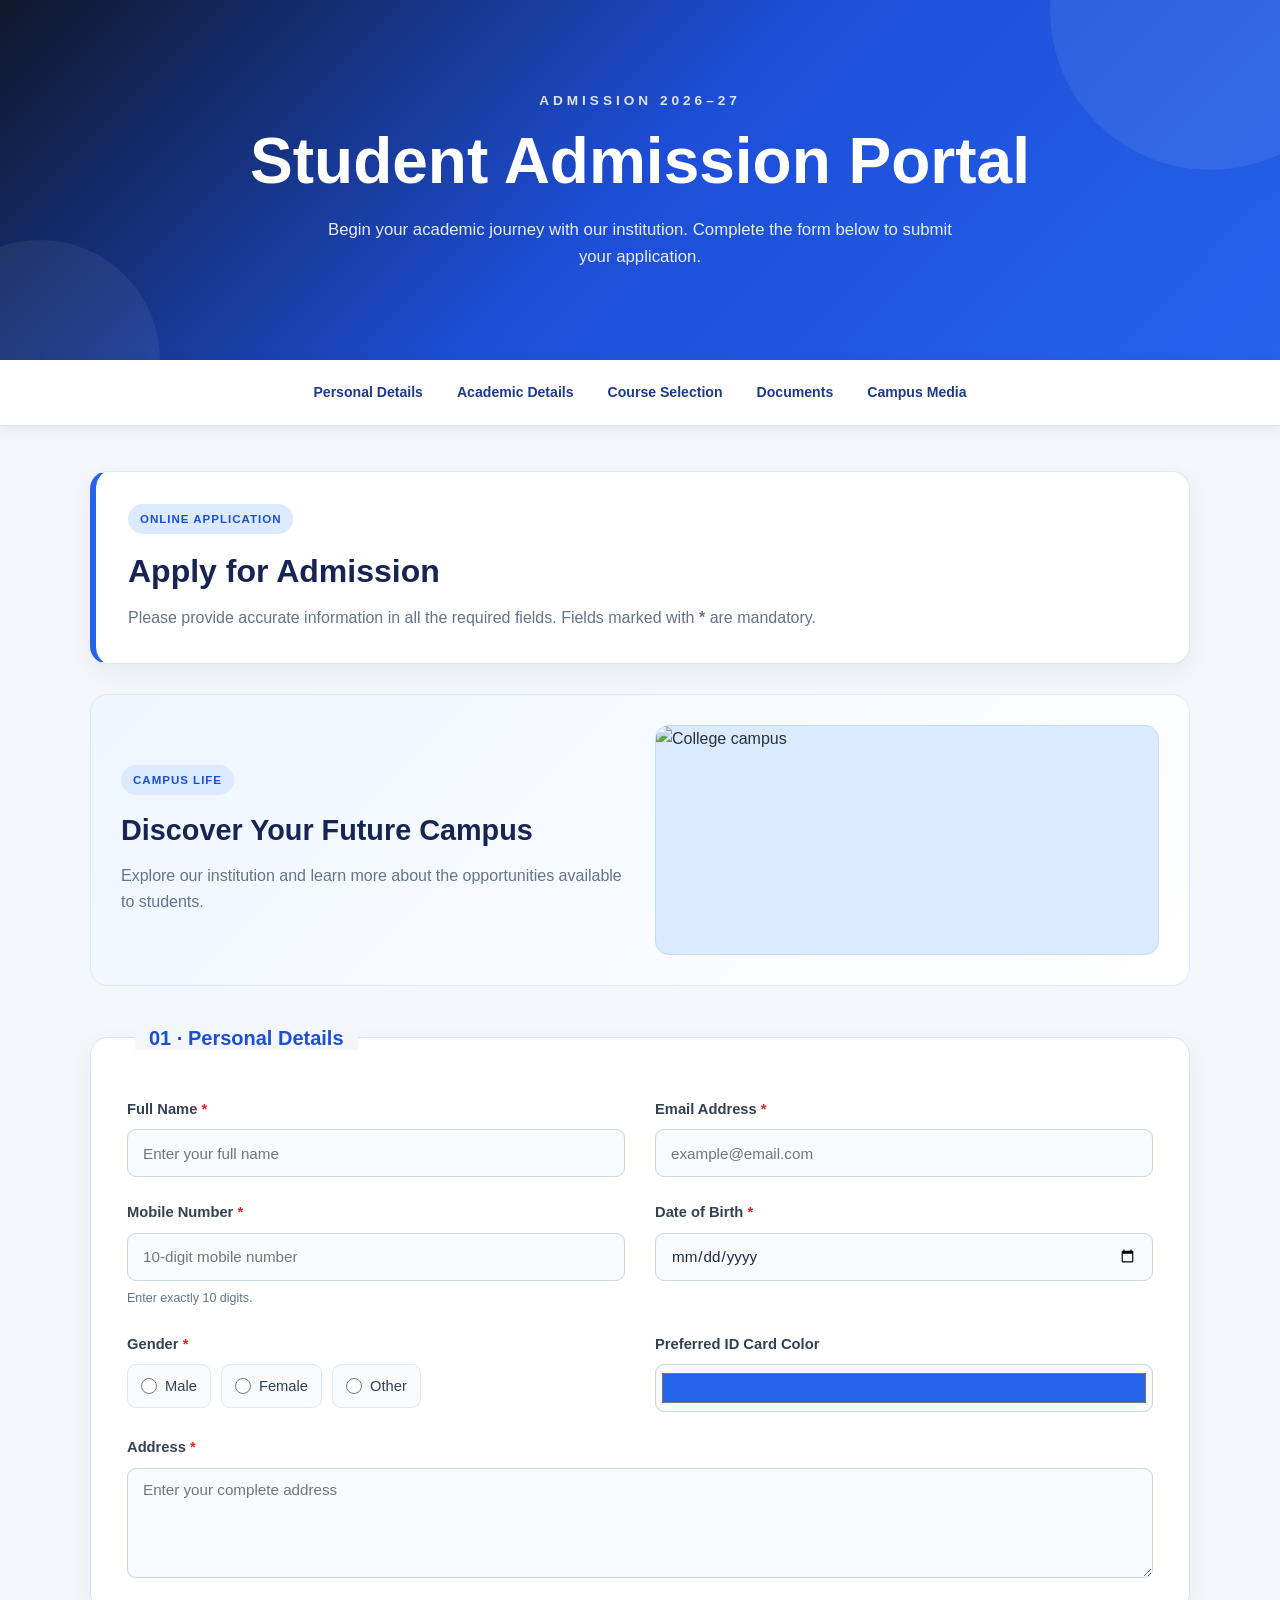
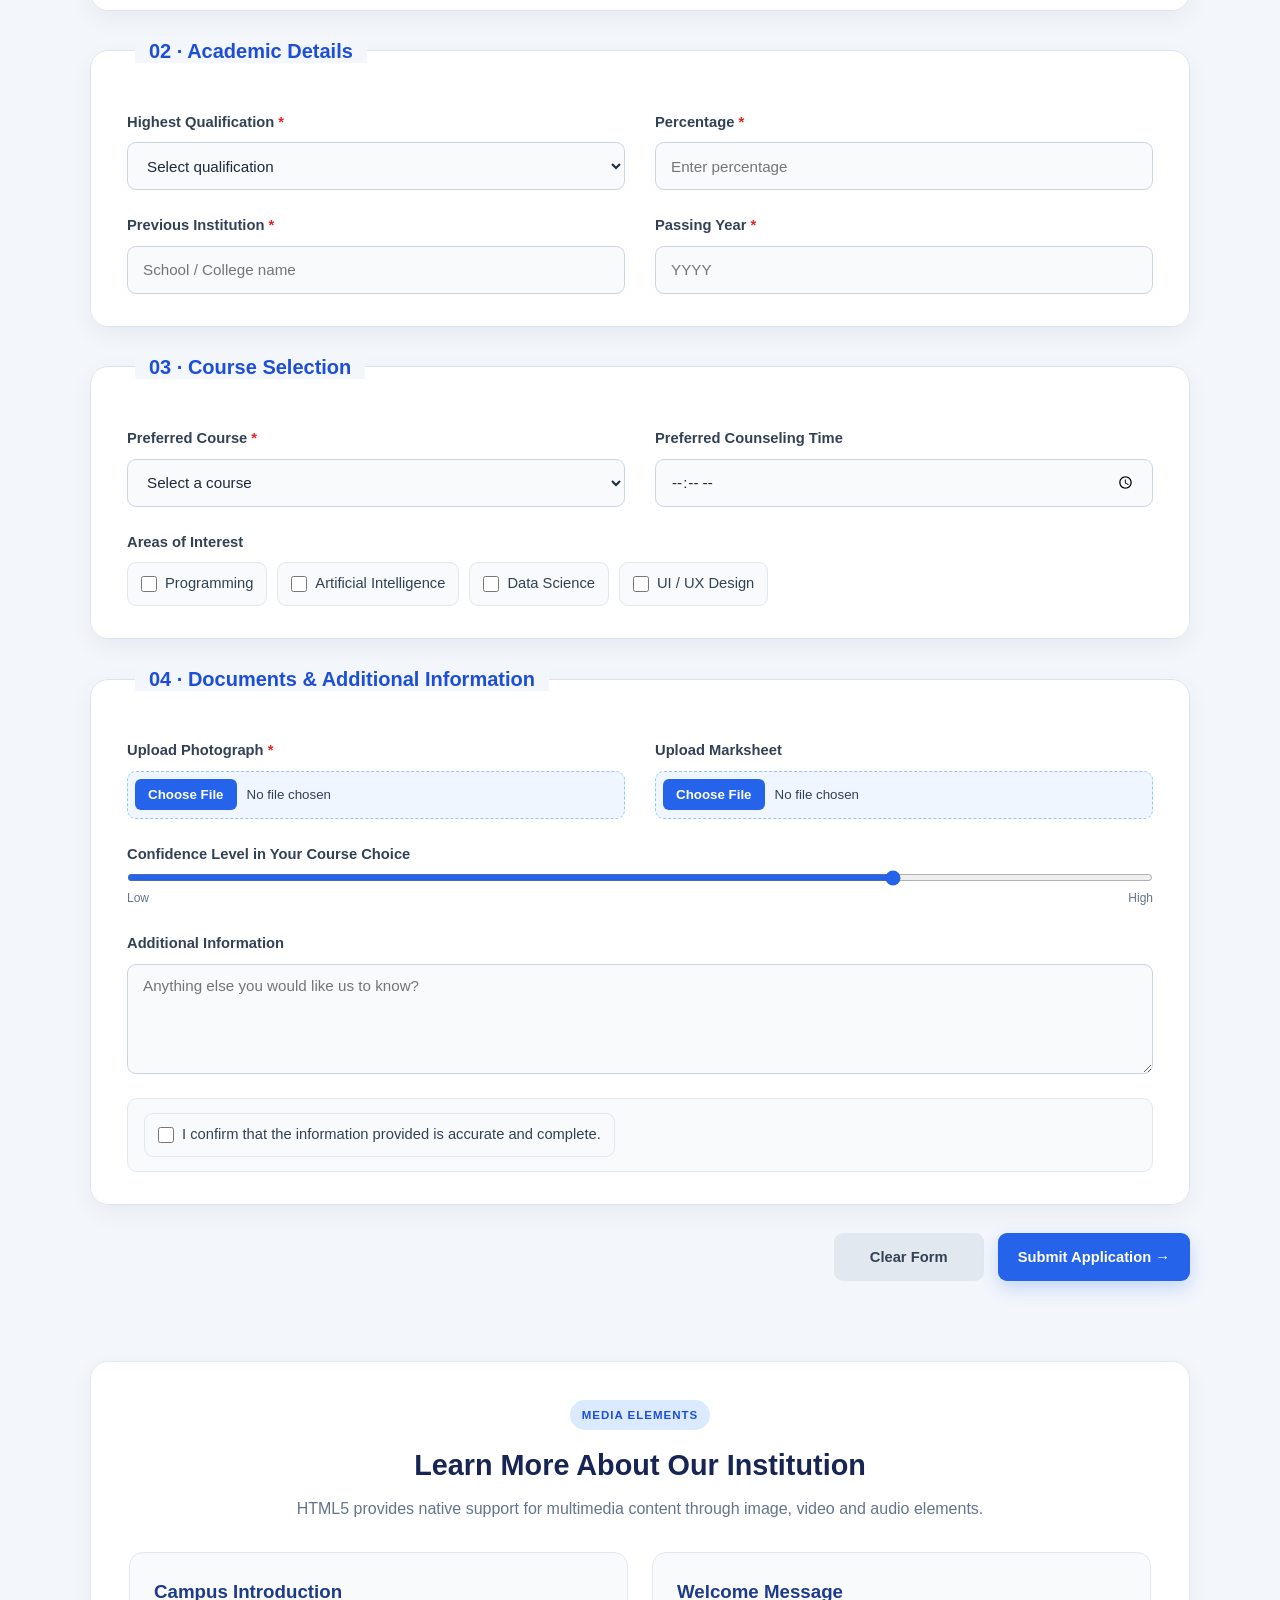
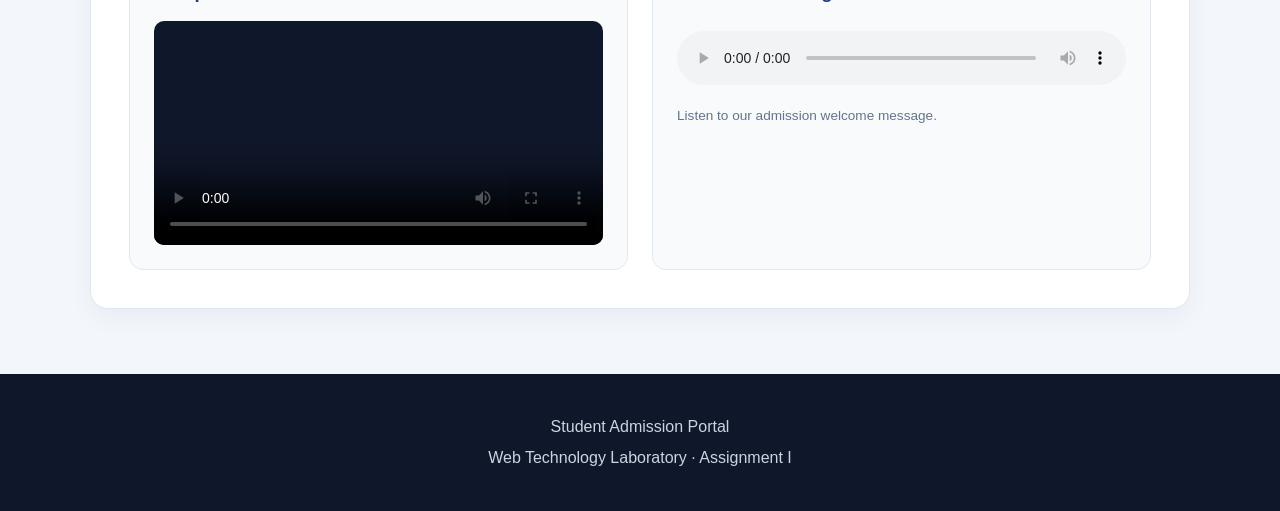
==== Q2-Student-Admission-Form/index.html @ 81f79df4 "Complete Scenario 2 Student Admission Form" ====
<!DOCTYPE html>
<html lang="en">

<head>
    <meta charset="UTF-8">

    <!-- Responsive viewport -->
    <meta name="viewport" content="width=device-width, initial-scale=1.0">

    <title>Student Admission Portal</title>

    <!-- External CSS -->
    <link rel="stylesheet" href="style.css">
</head>

<body>

    <!-- =====================================================
         HEADER
         ===================================================== -->

    <header class="header">

        <div class="header-content">

            <p class="institution-label">
                ADMISSION 2026–27
            </p>

            <h1>Student Admission Portal</h1>

            <p>
                Begin your academic journey with our institution.
                Complete the form below to submit your application.
            </p>

        </div>

    </header>


    <!-- =====================================================
         NAVIGATION
         ===================================================== -->

    <nav class="navbar">

        <div class="nav-container">

            <a href="#personal">Personal Details</a>
            <a href="#academic">Academic Details</a>
            <a href="#course">Course Selection</a>
            <a href="#documents">Documents</a>
            <a href="#media">Campus Media</a>

        </div>

    </nav>


    <!-- =====================================================
         MAIN CONTENT
         ===================================================== -->

    <main class="page-container">


        <!-- =================================================
             INTRODUCTION
             ================================================= -->

        <section class="intro-card">

            <span class="badge">
                ONLINE APPLICATION
            </span>

            <h2>Apply for Admission</h2>

            <p>
                Please provide accurate information in all the
                required fields. Fields marked with
                <strong>*</strong> are mandatory.
            </p>

        </section>


        <!-- =================================================
             CAMPUS IMAGE
             ================================================= -->

        <section class="media-card">

            <div class="media-content">

                <span class="section-tag">
                    CAMPUS LIFE
                </span>

                <h2>Discover Your Future Campus</h2>

                <p>
                    Explore our institution and learn more about
                    the opportunities available to students.
                </p>

            </div>

            <div class="media-image">

                <img
                    src="media/campus.jpg"
                    alt="College campus"
                >

            </div>

        </section>


        <!-- =================================================
             ADMISSION FORM
             ================================================= -->

        <form
            class="admission-form"
            action="#"
            method="post"
        >


            <!-- =================================================
                 01 PERSONAL DETAILS
                 ================================================= -->

            <fieldset id="personal">

                <legend>01 · Personal Details</legend>

                <div class="form-grid">


                    <!-- Full Name -->

                    <div class="form-group">

                        <label for="fullName">
                            Full Name <span>*</span>
                        </label>

                        <input
                            type="text"
                            id="fullName"
                            name="fullName"
                            placeholder="Enter your full name"
                            autocomplete="name"
                            required
                        >

                    </div>


                    <!-- Email -->

                    <div class="form-group">

                        <label for="email">
                            Email Address <span>*</span>
                        </label>

                        <input
                            type="email"
                            id="email"
                            name="email"
                            placeholder="example@email.com"
                            autocomplete="email"
                            required
                        >

                    </div>


                    <!-- Mobile Number -->

                    <div class="form-group">

                        <label for="phone">
                            Mobile Number <span>*</span>
                        </label>

                        <input
                            type="tel"
                            id="phone"
                            name="phone"
                            placeholder="10-digit mobile number"
                            pattern="[0-9]{10}"
                            maxlength="10"
                            autocomplete="tel"
                            required
                        >

                        <small>
                            Enter exactly 10 digits.
                        </small>

                    </div>


                    <!-- Date of Birth -->

                    <div class="form-group">

                        <label for="dob">
                            Date of Birth <span>*</span>
                        </label>

                        <input
                            type="date"
                            id="dob"
                            name="dob"
                            required
                        >

                    </div>


                    <!-- Gender -->

                    <div class="form-group">

                        <label>
                            Gender <span>*</span>
                        </label>

                        <div class="choice-group">

                            <label class="choice">

                                <input
                                    type="radio"
                                    name="gender"
                                    value="male"
                                    required
                                >

                                <span>Male</span>

                            </label>

                            <label class="choice">

                                <input
                                    type="radio"
                                    name="gender"
                                    value="female"
                                >

                                <span>Female</span>

                            </label>

                            <label class="choice">

                                <input
                                    type="radio"
                                    name="gender"
                                    value="other"
                                >

                                <span>Other</span>

                            </label>

                        </div>

                    </div>


                    <!-- Color -->

                    <div class="form-group">

                        <label for="color">
                            Preferred ID Card Color
                        </label>

                        <input
                            type="color"
                            id="color"
                            name="color"
                            value="#2563eb"
                        >

                    </div>

                </div>


                <!-- Address -->

                <div class="form-group full-width">

                    <label for="address">
                        Address <span>*</span>
                    </label>

                    <textarea
                        id="address"
                        name="address"
                        rows="4"
                        placeholder="Enter your complete address"
                        required
                    ></textarea>

                </div>

            </fieldset>


            <!-- =================================================
                 02 ACADEMIC DETAILS
                 ================================================= -->

            <fieldset id="academic">

                <legend>02 · Academic Details</legend>

                <div class="form-grid">


                    <!-- Qualification -->

                    <div class="form-group">

                        <label for="qualification">
                            Highest Qualification <span>*</span>
                        </label>

                        <select
                            id="qualification"
                            name="qualification"
                            required
                        >

                            <option value="">
                                Select qualification
                            </option>

                            <option value="10th">
                                10th Standard
                            </option>

                            <option value="12th">
                                12th Standard
                            </option>

                            <option value="diploma">
                                Diploma
                            </option>

                            <option value="degree">
                                Undergraduate Degree
                            </option>

                        </select>

                    </div>


                    <!-- Percentage -->

                    <div class="form-group">

                        <label for="percentage">
                            Percentage <span>*</span>
                        </label>

                        <input
                            type="number"
                            id="percentage"
                            name="percentage"
                            min="0"
                            max="100"
                            step="0.01"
                            placeholder="Enter percentage"
                            required
                        >

                    </div>


                    <!-- Previous Institution -->

                    <div class="form-group">

                        <label for="institution">
                            Previous Institution <span>*</span>
                        </label>

                        <input
                            type="text"
                            id="institution"
                            name="institution"
                            placeholder="School / College name"
                            required
                        >

                    </div>


                    <!-- Passing Year -->

                    <div class="form-group">

                        <label for="year">
                            Passing Year <span>*</span>
                        </label>

                        <input
                            type="number"
                            id="year"
                            name="year"
                            min="2020"
                            max="2030"
                            placeholder="YYYY"
                            required
                        >

                    </div>

                </div>

            </fieldset>


            <!-- =================================================
                 03 COURSE SELECTION
                 ================================================= -->

            <fieldset id="course">

                <legend>03 · Course Selection</legend>

                <div class="form-grid">


                    <!-- Preferred Course -->

                    <div class="form-group">

                        <label for="courseName">
                            Preferred Course <span>*</span>
                        </label>

                        <select
                            id="courseName"
                            name="courseName"
                            required
                        >

                            <option value="">
                                Select a course
                            </option>

                            <option value="cse">
                                Computer Science Engineering
                            </option>

                            <option value="ece">
                                Electronics and Communication
                            </option>

                            <option value="eee">
                                Electrical and Electronics
                            </option>

                            <option value="mech">
                                Mechanical Engineering
                            </option>

                            <option value="civil">
                                Civil Engineering
                            </option>

                        </select>

                    </div>


                    <!-- Counseling Time -->

                    <div class="form-group">

                        <label for="preferredTime">
                            Preferred Counseling Time
                        </label>

                        <input
                            type="time"
                            id="preferredTime"
                            name="preferredTime"
                        >

                    </div>

                </div>


                <!-- Areas of Interest -->

                <div class="form-group full-width">

                    <label>
                        Areas of Interest
                    </label>

                    <div class="choice-group">

                        <label class="choice">

                            <input
                                type="checkbox"
                                name="interest"
                                value="programming"
                            >

                            <span>Programming</span>

                        </label>

                        <label class="choice">

                            <input
                                type="checkbox"
                                name="interest"
                                value="ai"
                            >

                            <span>Artificial Intelligence</span>

                        </label>

                        <label class="choice">

                            <input
                                type="checkbox"
                                name="interest"
                                value="data"
                            >

                            <span>Data Science</span>

                        </label>

                        <label class="choice">

                            <input
                                type="checkbox"
                                name="interest"
                                value="design"
                            >

                            <span>UI / UX Design</span>

                        </label>

                    </div>

                </div>

            </fieldset>


            <!-- =================================================
                 04 DOCUMENTS & ADDITIONAL INFORMATION
                 ================================================= -->

            <fieldset id="documents">

                <legend>
                    04 · Documents & Additional Information
                </legend>

                <div class="form-grid">


                    <!-- Photograph -->

                    <div class="form-group">

                        <label for="photo">
                            Upload Photograph <span>*</span>
                        </label>

                        <input
                            type="file"
                            id="photo"
                            name="photo"
                            accept="image/*"
                            required
                        >

                    </div>


                    <!-- Marksheet -->

                    <div class="form-group">

                        <label for="document">
                            Upload Marksheet
                        </label>

                        <input
                            type="file"
                            id="document"
                            name="document"
                            accept=".pdf,.jpg,.jpeg,.png"
                        >

                    </div>

                </div>


                <!-- Confidence Range -->

                <div class="form-group full-width">

                    <label for="confidence">
                        Confidence Level in Your Course Choice
                    </label>

                    <input
                        type="range"
                        id="confidence"
                        name="confidence"
                        min="0"
                        max="100"
                        value="75"
                    >

                    <div class="range-labels">

                        <span>Low</span>

                        <span>High</span>

                    </div>

                </div>


                <!-- Additional Information -->

                <div class="form-group full-width">

                    <label for="message">
                        Additional Information
                    </label>

                    <textarea
                        id="message"
                        name="message"
                        rows="4"
                        placeholder="Anything else you would like us to know?"
                    ></textarea>

                </div>


                <!-- Terms -->

                <div class="terms">

                    <label class="choice">

                        <input
                            type="checkbox"
                            name="terms"
                            required
                        >

                        <span>
                            I confirm that the information provided
                            is accurate and complete.
                        </span>

                    </label>

                </div>

            </fieldset>


            <!-- =================================================
                 FORM BUTTONS
                 ================================================= -->

            <div class="form-actions">

                <button
                    type="reset"
                    class="reset-btn"
                >
                    Clear Form
                </button>

                <button
                    type="submit"
                    class="submit-btn"
                >
                    Submit Application →
                </button>

            </div>

        </form>


        <!-- =================================================
             MEDIA ELEMENTS
             ================================================= -->

        <section
            class="media-section"
            id="media"
        >

            <div class="media-section-heading">

                <span class="section-tag">
                    MEDIA ELEMENTS
                </span>

                <h2>
                    Learn More About Our Institution
                </h2>

                <p>
                    HTML5 provides native support for multimedia
                    content through image, video and audio elements.
                </p>

            </div>


            <div class="media-grid">


                <!-- Video -->

                <div class="media-player">

                    <h3>
                        Campus Introduction
                    </h3>

                    <video
                        controls
                        poster="media/video-poster.jpg"
                    >

                        <source
                            src="media/campus-tour.mp4"
                            type="video/mp4"
                        >

                        Your browser does not support HTML5 video.

                    </video>

                </div>


                <!-- Audio -->

                <div class="media-player">

                    <h3>
                        Welcome Message
                    </h3>

                    <audio controls>

                        <source
                            src="media/welcome.mp3"
                            type="audio/mpeg"
                        >

                        Your browser does not support HTML5 audio.

                    </audio>

                    <p class="audio-note">
                        Listen to our admission welcome message.
                    </p>

                </div>

            </div>

        </section>

    </main>


    <!-- =====================================================
         FOOTER
         ===================================================== -->

    <footer>

        <p>
            Student Admission Portal
        </p>

        <p>
            Web Technology Laboratory · Assignment I
        </p>

    </footer>

</body>

</html>
---- Q2-Student-Admission-Form/style.css ----
/* =========================================================
   1. RESET
   ========================================================= */

* {
    margin: 0;
    padding: 0;
    box-sizing: border-box;
}


/* Smooth scrolling */

html {
    scroll-behavior: smooth;
}


/* =========================================================
   2. BODY
   ========================================================= */

body {
    font-family: Arial, Helvetica, sans-serif;

    background: #f3f6fb;

    color: #263238;

    line-height: 1.6;

    min-height: 100vh;
}


/* =========================================================
   3. HEADER
   ========================================================= */

.header {
    min-height: 360px;

    display: flex;

    justify-content: center;

    align-items: center;

    text-align: center;

    padding: 50px 20px;

    color: white;

    background:
        linear-gradient(
            135deg,
            #0f172a,
            #1d4ed8,
            #2563eb
        );

    position: relative;

    overflow: hidden;
}


/* Decorative circle */

.header::before {
    content: "";

    position: absolute;

    width: 320px;

    height: 320px;

    border-radius: 50%;

    background: rgba(255, 255, 255, 0.07);

    top: -150px;

    right: -90px;
}


/* Decorative circle */

.header::after {
    content: "";

    position: absolute;

    width: 240px;

    height: 240px;

    border-radius: 50%;

    background: rgba(255, 255, 255, 0.06);

    bottom: -120px;

    left: -80px;
}


/* Header content */

.header-content {
    width: min(800px, 100%);

    position: relative;

    z-index: 1;

    animation: slideDown 0.8s ease;
}


.institution-label {
    font-size: 0.85rem;

    font-weight: bold;

    letter-spacing: 4px;

    margin-bottom: 15px;

    opacity: 0.85;
}


.header h1 {
    font-size: clamp(2.2rem, 5vw, 4rem);

    line-height: 1.1;

    margin-bottom: 20px;
}


.header-content > p:last-child {
    max-width: 650px;

    margin: auto;

    font-size: 1.05rem;

    opacity: 0.9;
}


/* =========================================================
   4. NAVIGATION
   ========================================================= */

.navbar {
    position: sticky;

    top: 0;

    z-index: 1000;

    width: 100%;

    background: white;

    border-bottom: 1px solid #dbe3ef;

    box-shadow: 0 4px 15px rgba(15, 23, 42, 0.06);
}


.nav-container {
    width: min(1100px, 94%);

    margin: auto;

    display: flex;

    justify-content: center;

    align-items: center;

    gap: 6px;

    padding: 12px 0;

    overflow-x: auto;
}


.nav-container a {
    flex-shrink: 0;

    text-decoration: none;

    color: #1e3a8a;

    font-size: 0.88rem;

    font-weight: bold;

    padding: 9px 14px;

    border-radius: 8px;

    white-space: nowrap;

    transition:
        background 0.3s ease,
        color 0.3s ease,
        transform 0.3s ease;
}


.nav-container a:hover {
    background: #2563eb;

    color: white;

    transform: translateY(-2px);
}


/* =========================================================
   5. MAIN CONTAINER
   ========================================================= */

.page-container {
    width: min(1100px, 94%);

    margin: 0 auto;
}


/* =========================================================
   6. INTRODUCTION CARD
   ========================================================= */

.intro-card {
    margin: 45px 0 30px;

    padding: 32px;

    background: white;

    border: 1px solid #e2e8f0;

    border-left: 6px solid #2563eb;

    border-radius: 18px;

    box-shadow:
        0 8px 25px rgba(15, 23, 42, 0.05);
}


.badge,
.section-tag {
    display: inline-block;

    padding: 6px 12px;

    background: #dbeafe;

    color: #1d4ed8;

    border-radius: 20px;

    font-size: 0.72rem;

    font-weight: bold;

    letter-spacing: 1px;

    margin-bottom: 12px;
}


.intro-card h2 {
    color: #172554;

    font-size: 2rem;

    margin-bottom: 8px;
}


.intro-card p {
    color: #64748b;
}


/* =========================================================
   7. CAMPUS IMAGE SECTION
   ========================================================= */

.media-card {
    display: grid;

    grid-template-columns:
        minmax(0, 1fr)
        minmax(0, 1fr);

    gap: 30px;

    align-items: center;

    margin-bottom: 40px;

    padding: 30px;

    background:
        linear-gradient(
            135deg,
            #eff6ff,
            #ffffff
        );

    border: 1px solid #dbeafe;

    border-radius: 18px;
}


.media-content h2 {
    color: #172554;

    font-size: 1.8rem;

    margin-bottom: 10px;
}


.media-content p {
    color: #64748b;
}


.media-image {
    width: 100%;

    height: 230px;

    overflow: hidden;

    border-radius: 14px;

    background: #dbeafe;

    border: 1px solid #bfdbfe;
}


.media-image img {
    width: 100%;

    height: 100%;

    display: block;

    object-fit: cover;

    transition: transform 0.5s ease;
}


.media-image:hover img {
    transform: scale(1.05);
}


/* =========================================================
   8. ADMISSION FORM
   ========================================================= */

.admission-form {
    width: 100%;

    display: flex;

    flex-direction: column;

    gap: 28px;
}


/* =========================================================
   9. FIELDSET & SECTION HEADERS
   ========================================================= */

fieldset {
    width: 100%;

    min-width: 0;

    margin: 0;

    padding: 38px 36px 32px;

    background: #ffffff;

    border: 1px solid #dbe3ef;

    border-radius: 18px;

    box-shadow:
        0 8px 25px rgba(15, 23, 42, 0.05);
}


/*
    All four section headers use exactly
    the same styling.
*/

legend {
    padding: 0 14px;

    margin-left: 8px;

    color: #1d4ed8;

    /*
        Match the page background so the
        legend blends naturally with the
        fieldset border.
    */
    background: #f3f6fb;

    font-size: 1.25rem;

    font-weight: 700;

    line-height: 1.2;

    white-space: nowrap;
}


/* =========================================================
   10. FORM GRID
   ========================================================= */

.form-grid {
    display: grid;

    grid-template-columns:
        repeat(2, minmax(0, 1fr));

    column-gap: 30px;

    row-gap: 24px;

    margin-top: 10px;
}


/* =========================================================
   11. FORM GROUP
   ========================================================= */

.form-group {
    width: 100%;

    min-width: 0;

    display: flex;

    flex-direction: column;

    gap: 8px;
}


/* Full-width element */

.full-width {
    width: 100%;

    margin-top: 24px;
}


/* Form labels */

.form-group > label {
    color: #334155;

    font-size: 0.92rem;

    font-weight: bold;
}


/* Required star */

.form-group > label > span {
    color: #dc2626;
}


/* Helper text */

.form-group small {
    color: #64748b;

    font-size: 0.78rem;
}


/* =========================================================
   12. TEXT / EMAIL / TEL / DATE / NUMBER / TIME / SELECT
   ========================================================= */

.form-group input[type="text"],
.form-group input[type="email"],
.form-group input[type="tel"],
.form-group input[type="date"],
.form-group input[type="number"],
.form-group input[type="time"],
.form-group select,
.form-group textarea {
    width: 100%;

    min-height: 48px;

    padding: 12px 15px;

    border: 1px solid #cbd5e1;

    border-radius: 9px;

    background: #f8fafc;

    color: #1e293b;

    font-family: inherit;

    font-size: 0.95rem;

    outline: none;

    transition:
        border-color 0.25s ease,
        box-shadow 0.25s ease,
        background 0.25s ease;
}


/* =========================================================
   13. FOCUS PSEUDO-CLASS
   ========================================================= */

.form-group input[type="text"]:focus,
.form-group input[type="email"]:focus,
.form-group input[type="tel"]:focus,
.form-group input[type="date"]:focus,
.form-group input[type="number"]:focus,
.form-group input[type="time"]:focus,
.form-group select:focus,
.form-group textarea:focus {
    border-color: #2563eb;

    background: #ffffff;

    box-shadow:
        0 0 0 4px rgba(37, 99, 235, 0.10);
}


/* =========================================================
   14. TEXTAREA
   ========================================================= */

.form-group textarea {
    min-height: 110px;

    resize: vertical;
}


/* =========================================================
   15. RADIO BUTTONS & CHECKBOXES
   ========================================================= */

.choice-group {
    display: flex;

    flex-wrap: wrap;

    gap: 10px;
}


/* Individual choice */

.choice {
    display: inline-flex !important;

    flex-direction: row !important;

    align-items: center;

    justify-content: flex-start;

    gap: 8px;

    width: auto !important;

    min-height: 44px;

    padding: 9px 13px;

    background: #f8fafc;

    border: 1px solid #e2e8f0;

    border-radius: 9px;

    color: #334155;

    font-size: 0.92rem !important;

    font-weight: normal !important;

    cursor: pointer;

    transition:
        background 0.25s ease,
        border-color 0.25s ease,
        transform 0.25s ease;
}


.choice:hover {
    background: #eff6ff;

    border-color: #93c5fd;

    transform: translateY(-1px);
}


/* Radio and checkbox controls */

.choice input[type="radio"],
.choice input[type="checkbox"] {
    width: 16px;

    height: 16px;

    min-height: 16px;

    padding: 0;

    margin: 0;

    accent-color: #2563eb;

    cursor: pointer;
}


/* =========================================================
   16. COLOR INPUT
   ========================================================= */

.form-group input[type="color"] {
    width: 100%;

    height: 48px;

    padding: 4px;

    border: 1px solid #cbd5e1;

    border-radius: 9px;

    background: #f8fafc;

    cursor: pointer;
}


/* =========================================================
   17. FILE INPUT
   ========================================================= */

.form-group input[type="file"] {
    width: 100%;

    min-height: 48px;

    padding: 7px;

    border: 1px dashed #93c5fd;

    border-radius: 9px;

    background: #eff6ff;

    color: #334155;

    font-family: inherit;

    cursor: pointer;
}


/* File selector button */

.form-group input[type="file"]::file-selector-button {
    padding: 8px 13px;

    margin-right: 10px;

    border: none;

    border-radius: 6px;

    background: #2563eb;

    color: white;

    font-weight: bold;

    cursor: pointer;
}


/* =========================================================
   18. RANGE INPUT
   ========================================================= */

.form-group input[type="range"] {
    width: 100%;

    height: 7px;

    accent-color: #2563eb;

    cursor: pointer;
}


.range-labels {
    display: flex;

    justify-content: space-between;

    color: #64748b;

    font-size: 0.75rem;
}


/* =========================================================
   19. TERMS
   ========================================================= */

.terms {
    margin-top: 24px;

    padding: 14px 16px;

    background: #f8fafc;

    border: 1px solid #e2e8f0;

    border-radius: 10px;
}


/* =========================================================
   20. FORM BUTTONS
   ========================================================= */

.form-actions {
    display: flex;

    justify-content: flex-end;

    align-items: center;

    gap: 14px;

    margin-bottom: 15px;
}


.form-actions button {
    min-width: 150px;

    min-height: 48px;

    padding: 12px 20px;

    border: none;

    border-radius: 9px;

    font-family: inherit;

    font-size: 0.92rem;

    font-weight: bold;

    cursor: pointer;

    transition:
        transform 0.25s ease,
        box-shadow 0.25s ease;
}


.reset-btn {
    background: #e2e8f0;

    color: #334155;
}


.submit-btn {
    background: #2563eb;

    color: white;

    box-shadow:
        0 7px 18px rgba(37, 99, 235, 0.22);
}


.form-actions button:hover {
    transform: translateY(-2px);
}


.submit-btn:hover {
    box-shadow:
        0 10px 24px rgba(37, 99, 235, 0.30);
}


/* =========================================================
   21. MEDIA SECTION
   ========================================================= */

.media-section {
    margin: 65px 0;

    padding: 38px;

    background: white;

    border: 1px solid #e2e8f0;

    border-radius: 18px;

    box-shadow:
        0 8px 25px rgba(15, 23, 42, 0.05);
}


.media-section-heading {
    max-width: 700px;

    margin: 0 auto 30px;

    text-align: center;
}


.media-section-heading h2 {
    color: #172554;

    font-size: 1.8rem;

    margin-bottom: 8px;
}


.media-section-heading p {
    color: #64748b;
}


.media-grid {
    display: grid;

    grid-template-columns:
        repeat(2, minmax(0, 1fr));

    gap: 24px;
}


.media-player {
    width: 100%;

    padding: 24px;

    background: #f8fafc;

    border: 1px solid #e2e8f0;

    border-radius: 14px;
}


.media-player h3 {
    color: #1e3a8a;

    margin-bottom: 14px;
}


.media-player video {
    width: 100%;

    max-height: 300px;

    display: block;

    object-fit: cover;

    border-radius: 10px;

    background: #0f172a;
}


.media-player audio {
    width: 100%;

    margin-top: 10px;
}


.audio-note {
    margin-top: 12px;

    color: #64748b;

    font-size: 0.85rem;
}


/* =========================================================
   22. FOOTER
   ========================================================= */

footer {
    margin-top: 50px;

    padding: 35px 20px;

    background: #0f172a;

    color: #cbd5e1;

    text-align: center;
}


footer p {
    margin: 5px;
}


/* =========================================================
   23. CSS ANIMATION
   ========================================================= */

@keyframes slideDown {

    from {
        opacity: 0;

        transform: translateY(-25px);
    }

    to {
        opacity: 1;

        transform: translateY(0);
    }

}


/* =========================================================
   24. TABLET RESPONSIVENESS
   ========================================================= */

@media (max-width: 850px) {

    .page-container {
        width: 92%;
    }


    .media-card {
        grid-template-columns: 1fr;

        padding: 25px;
    }


    .media-image {
        height: 240px;
    }


    .media-grid {
        grid-template-columns: 1fr;
    }


    .form-grid {
        grid-template-columns: 1fr;

        row-gap: 20px;
    }


    .full-width {
        margin-top: 20px;
    }
}


/* =========================================================
   25. MOBILE RESPONSIVENESS
   ========================================================= */

@media (max-width: 600px) {

    .header {
        min-height: 320px;

        padding: 40px 18px;
    }


    .header h1 {
        font-size: 2.2rem;
    }


    .nav-container {
        width: 94%;

        justify-content: flex-start;
    }


    .page-container {
        width: 94%;
    }


    .intro-card {
        padding: 25px 20px;
    }


    .intro-card h2 {
        font-size: 1.6rem;
    }


    .media-card {
        padding: 20px;

        gap: 20px;
    }


    .media-image {
        height: 200px;
    }


    /* Fieldset remains consistent on mobile */

    fieldset {
        padding: 34px 20px 24px;
    }


    /* Section header */

    legend {
        font-size: 1.05rem;

        margin-left: 4px;

        padding: 0 10px;

        white-space: normal;
    }


    /* Radio and checkbox choices */

    .choice-group {
        flex-direction: column;

        align-items: stretch;
    }


    .choice {
        width: 100% !important;
    }


    /* Buttons */

    .form-actions {
        flex-direction: column;

        align-items: stretch;
    }


    .form-actions button {
        width: 100%;
    }


    /* Media section */

    .media-section {
        padding: 28px 20px;
    }


    .media-player {
        padding: 18px;
    }
}
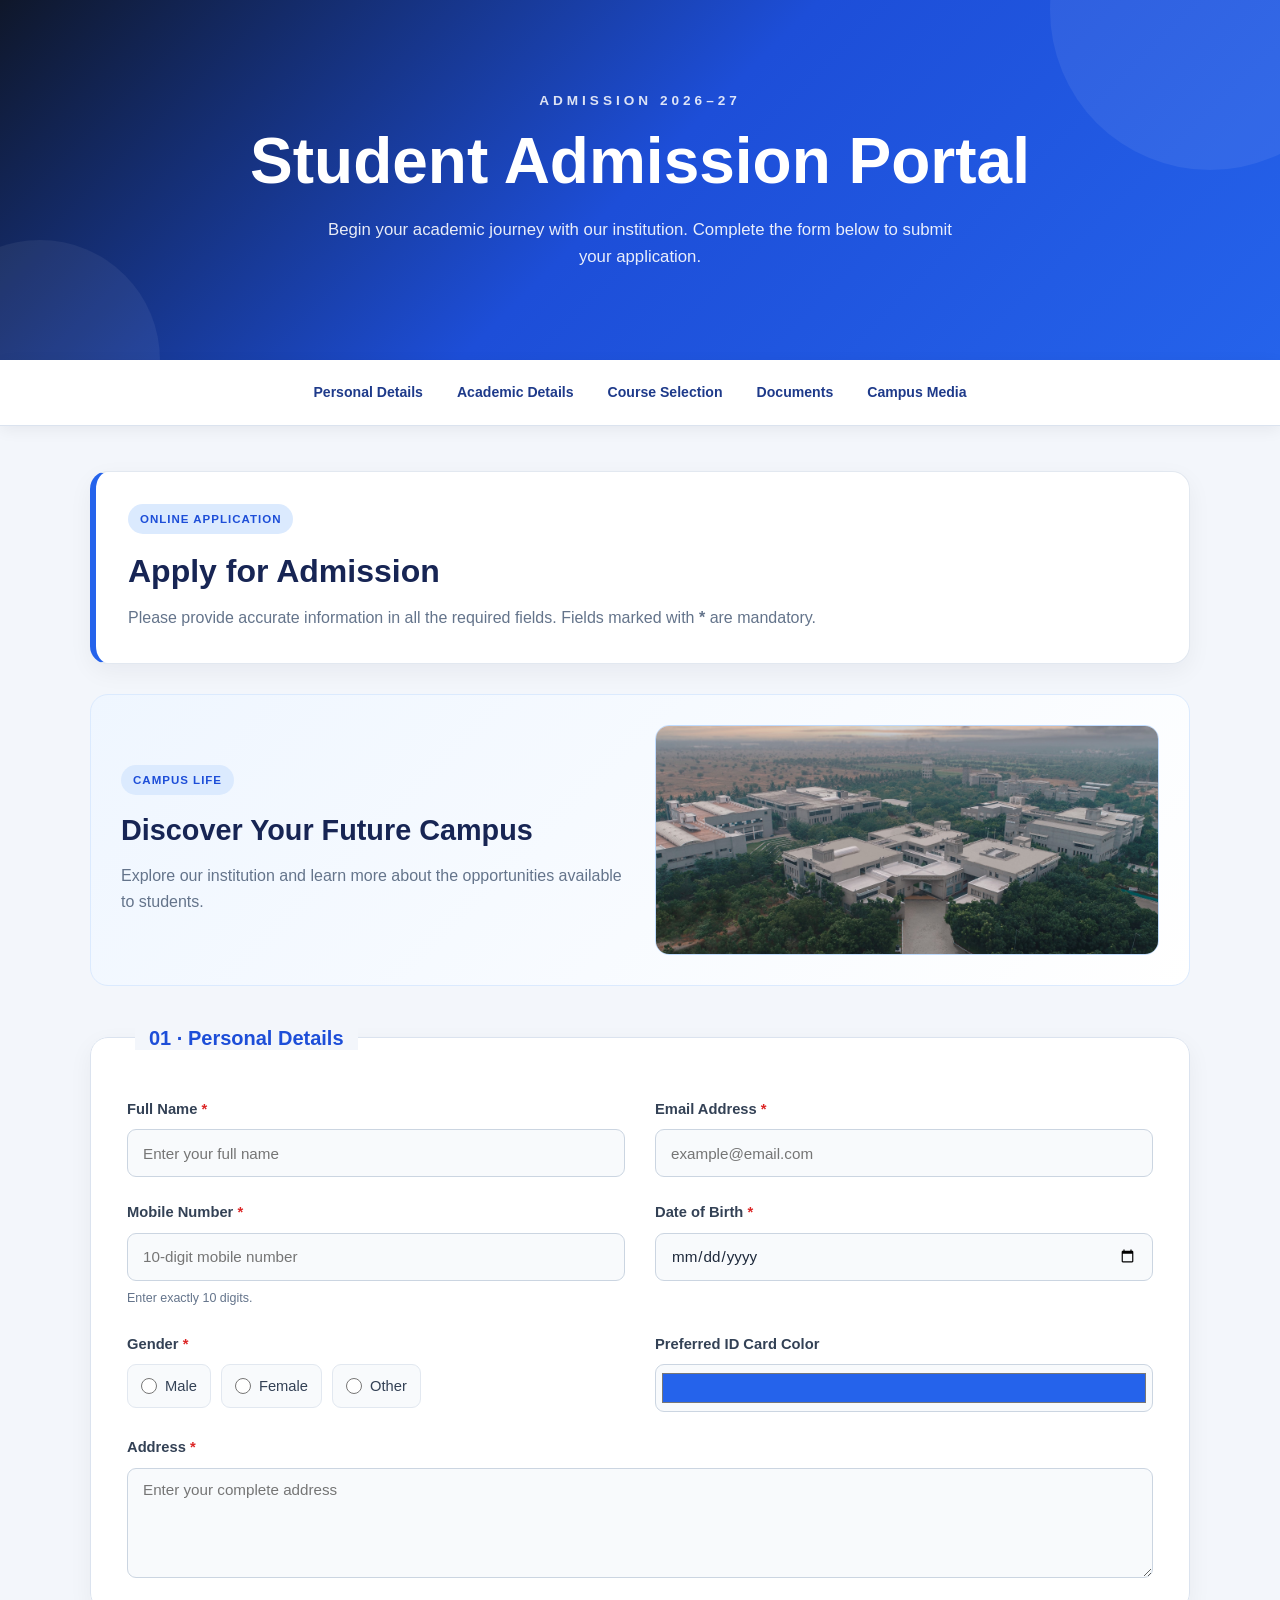
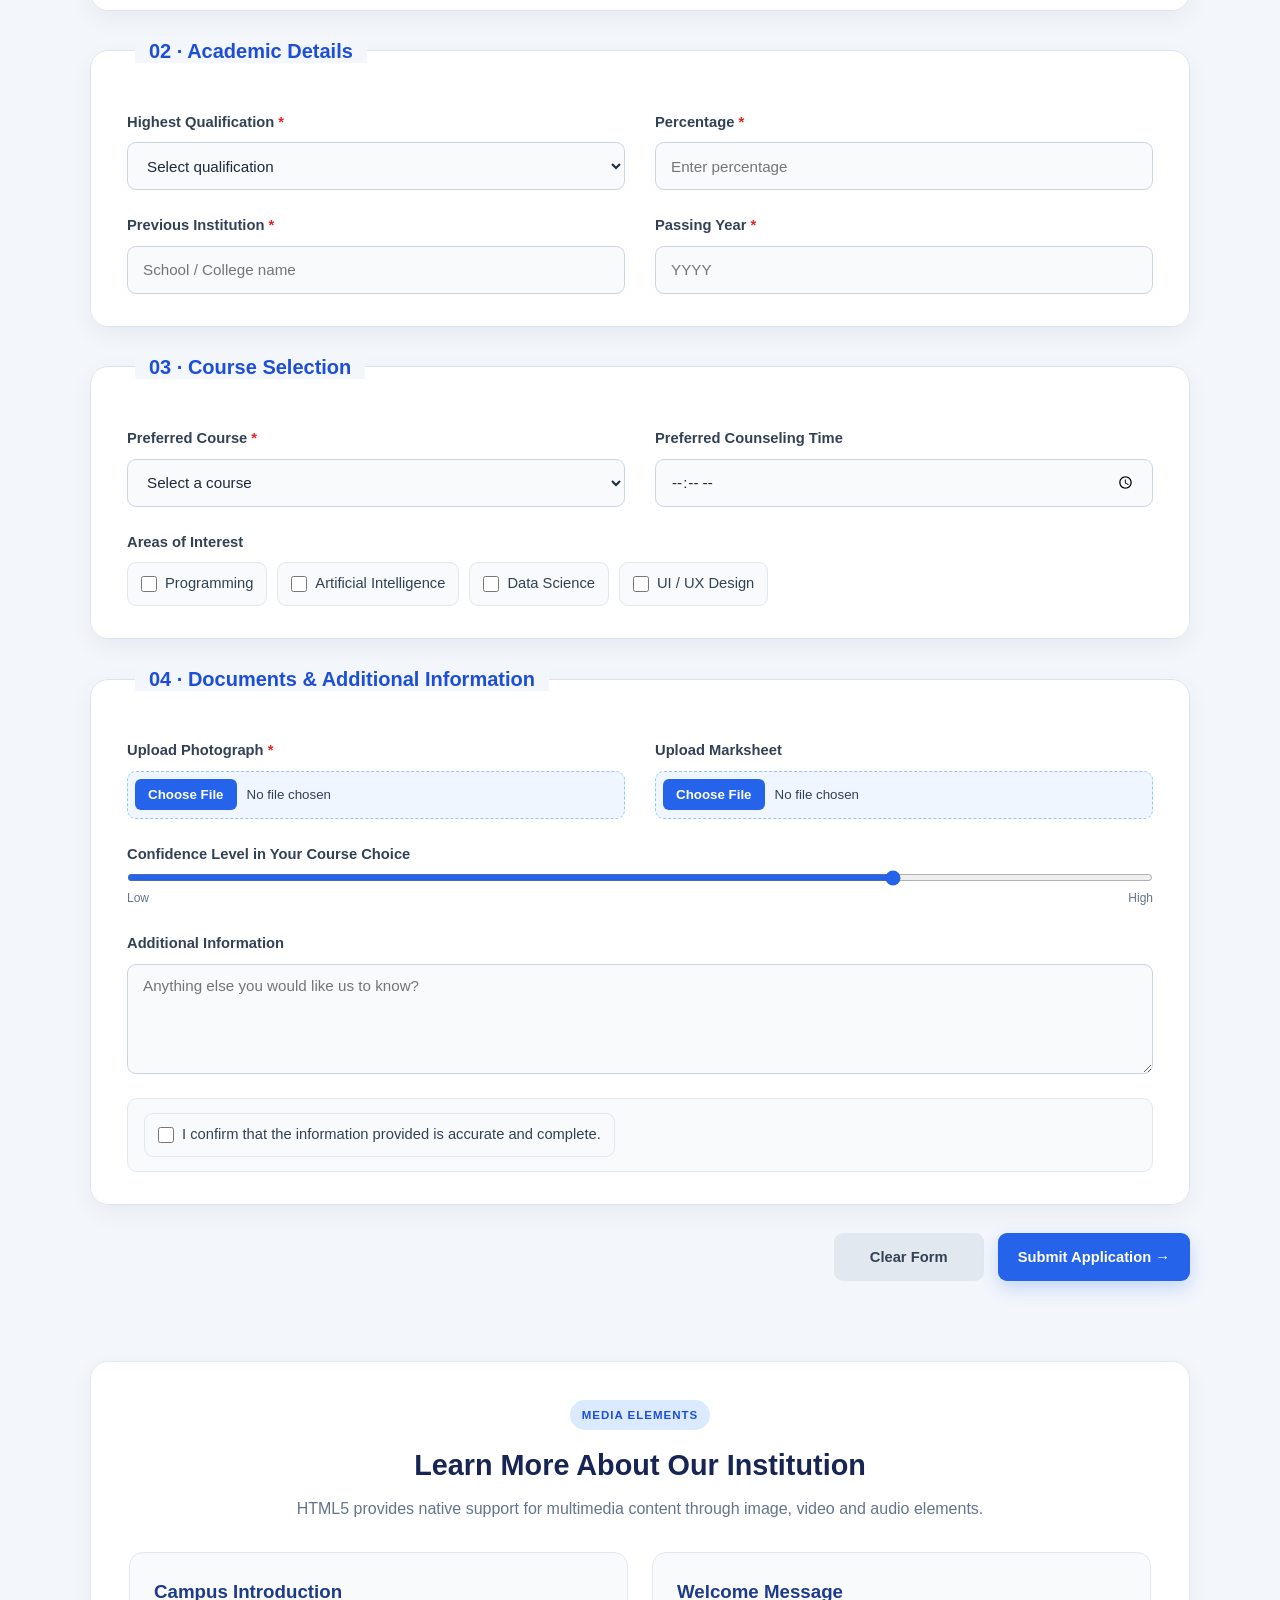
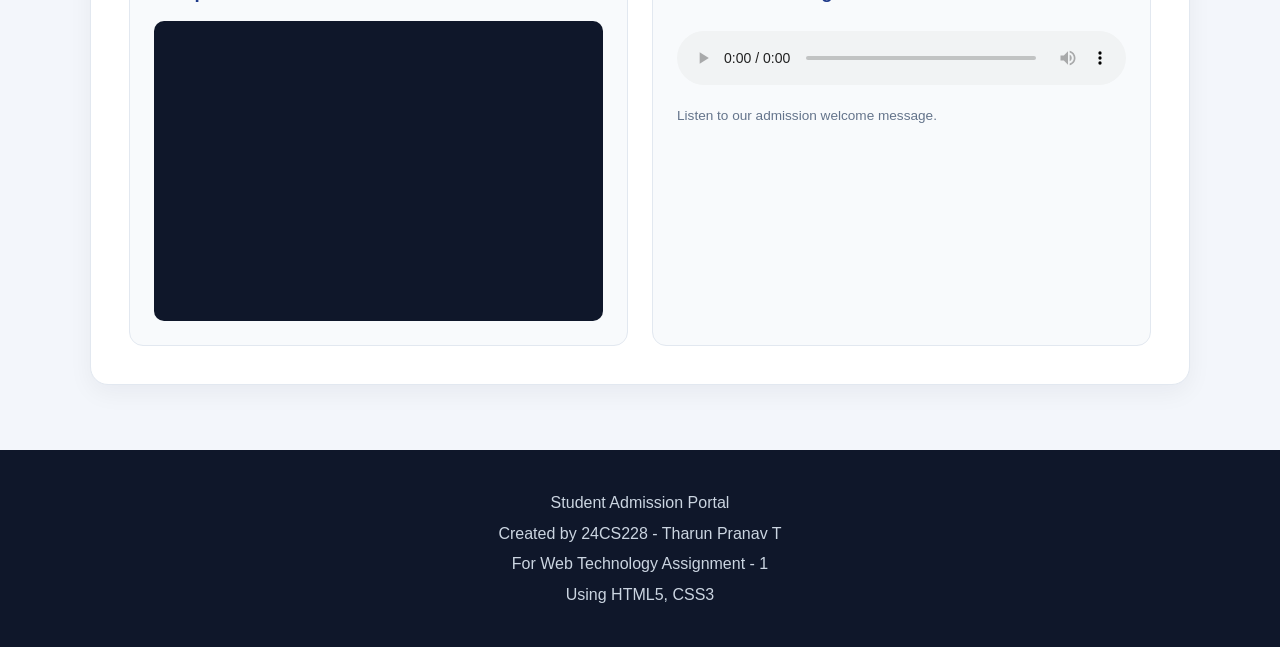
==== commit 0ab5c778: "Update Q2 admission form media" ====
--- a/Q2-Student-Admission-Form/index.html
+++ b/Q2-Student-Admission-Form/index.html
@@ -109,9 +109,10 @@
 
             <div class="media-image">
 
+                <!-- College campus image -->
                 <img
-                    src="media/campus.jpg"
-                    alt="College campus"
+                    src="media/kpr.jpg"
+                    alt="KPR Institute of Engineering and Technology Campus"
                 >
 
             </div>
@@ -749,7 +750,7 @@
             <div class="media-grid">
 
 
-                <!-- Video -->
+                <!-- Campus Tour YouTube Video -->
 
                 <div class="media-player">
 
@@ -757,19 +758,22 @@
                         Campus Introduction
                     </h3>
 
-                    <video
-                        controls
-                        poster="media/video-poster.jpg"
-                    >
-
-                        <source
-                            src="media/campus-tour.mp4"
-                            type="video/mp4"
-                        >
-
-                        Your browser does not support HTML5 video.
-
-                    </video>
+                    <!--
+                        YouTube campus tour embedded using iframe.
+                        The iframe displays the external video
+                        directly inside the webpage.
+                    -->
+
+                    <iframe
+                        width="560"
+                        height="315"
+                        src="https://www.youtube.com/embed/i0oycfxohGA?si=7F8IF47QH-0LKjyq"
+                        title="KPR Institute of Engineering and Technology Campus Tour"
+                        frameborder="0"
+                        allow="accelerometer; autoplay; clipboard-write; encrypted-media; gyroscope; picture-in-picture; web-share"
+                        referrerpolicy="strict-origin-when-cross-origin"
+                        allowfullscreen>
+                    </iframe>
 
                 </div>
 
@@ -811,14 +815,18 @@
          ===================================================== -->
 
     <footer>
-
         <p>
             Student Admission Portal
         </p>
-
         <p>
-            Web Technology Laboratory · Assignment I
+            Created by 24CS228 - Tharun Pranav T
         </p>
+        <p>
+            For Web Technology Assignment - 1
+        </p>
+        <p>
+            Using HTML5, CSS3
+        </p>
 
     </footer>
 
--- a/Q2-Student-Admission-Form/style.css
+++ b/Q2-Student-Admission-Form/style.css
@@ -920,6 +920,8 @@
 }
 
 
+/* Existing local video styling retained */
+
 .media-player video {
     width: 100%;
 
@@ -928,6 +930,25 @@
     display: block;
 
     object-fit: cover;
+
+    border-radius: 10px;
+
+    background: #0f172a;
+}
+
+
+/* =========================================================
+   NEW: YOUTUBE CAMPUS TOUR IFRAME
+   ========================================================= */
+
+.media-player iframe {
+    width: 100%;
+
+    height: 300px;
+
+    display: block;
+
+    border: none;
 
     border-radius: 10px;
 
@@ -1145,4 +1166,11 @@
     .media-player {
         padding: 18px;
     }
+
+
+    /* Responsive YouTube campus tour */
+
+    .media-player iframe {
+        height: 230px;
+    }
 }
